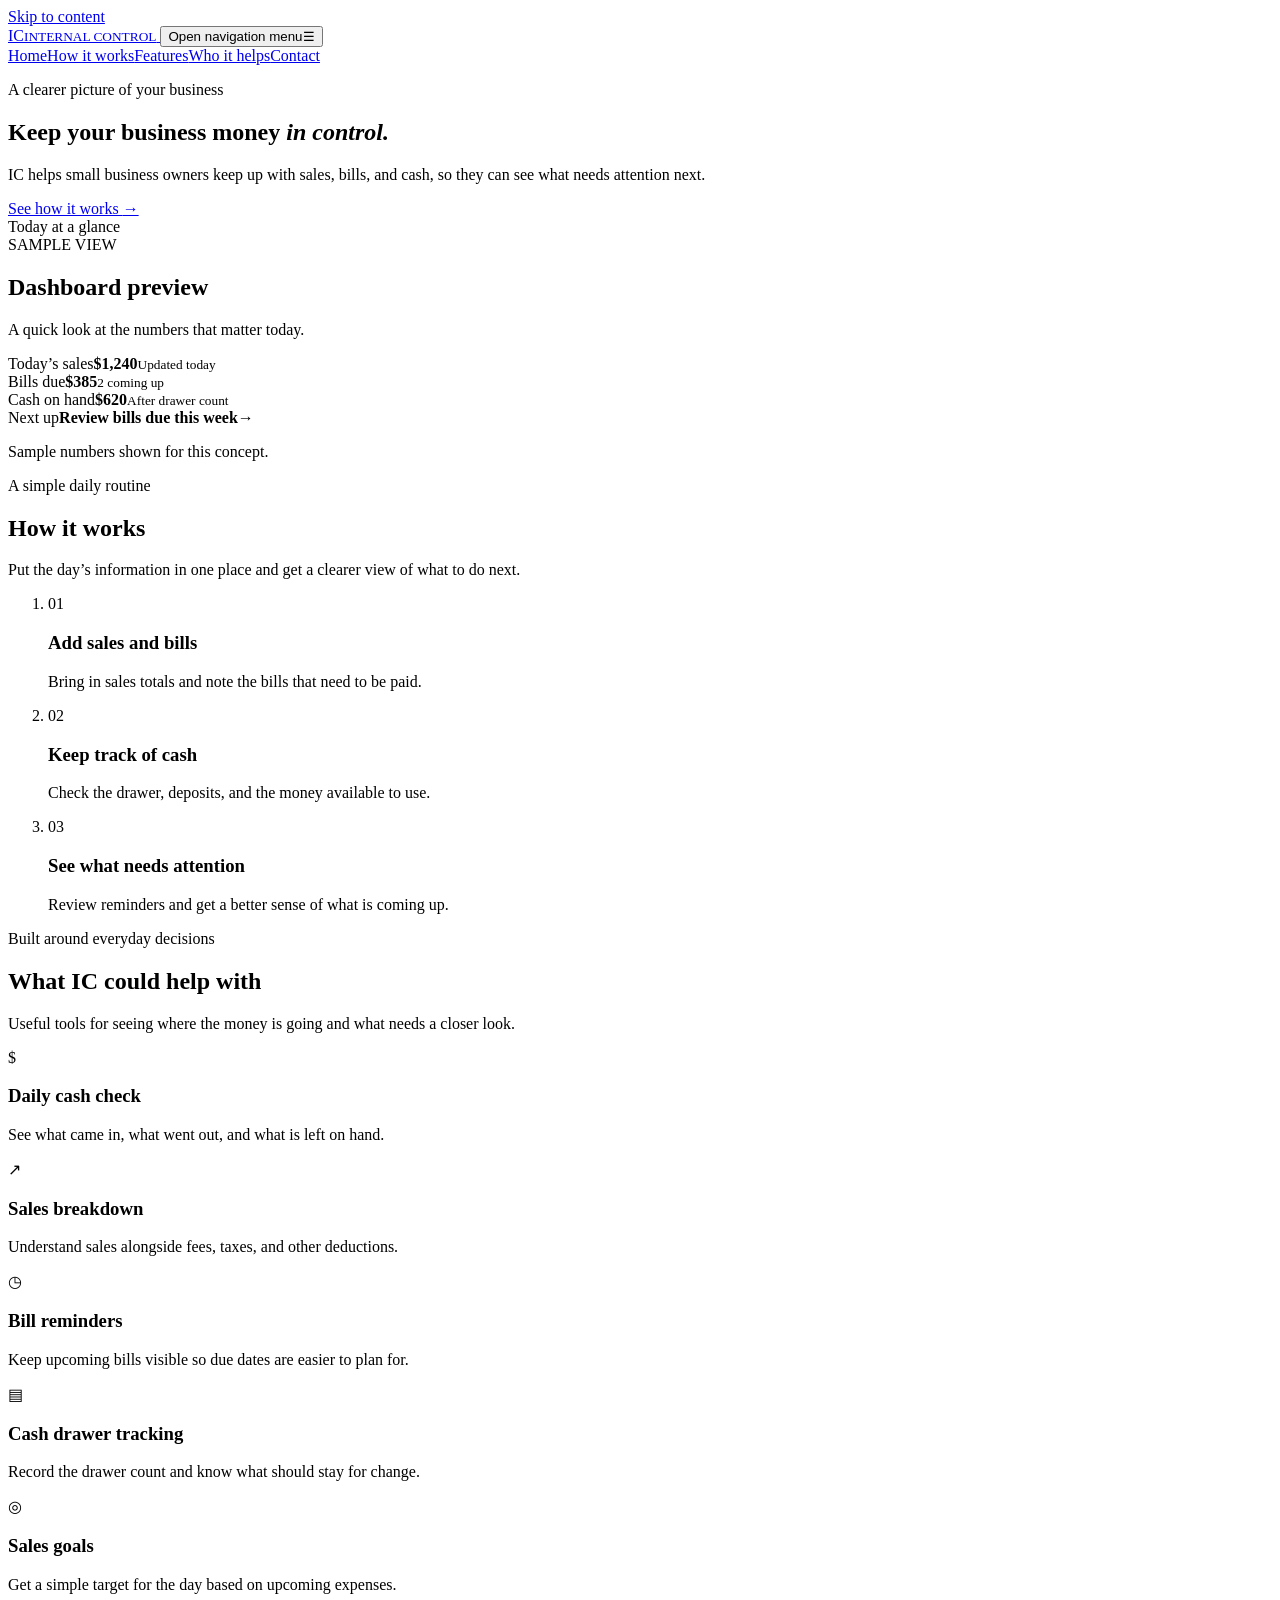
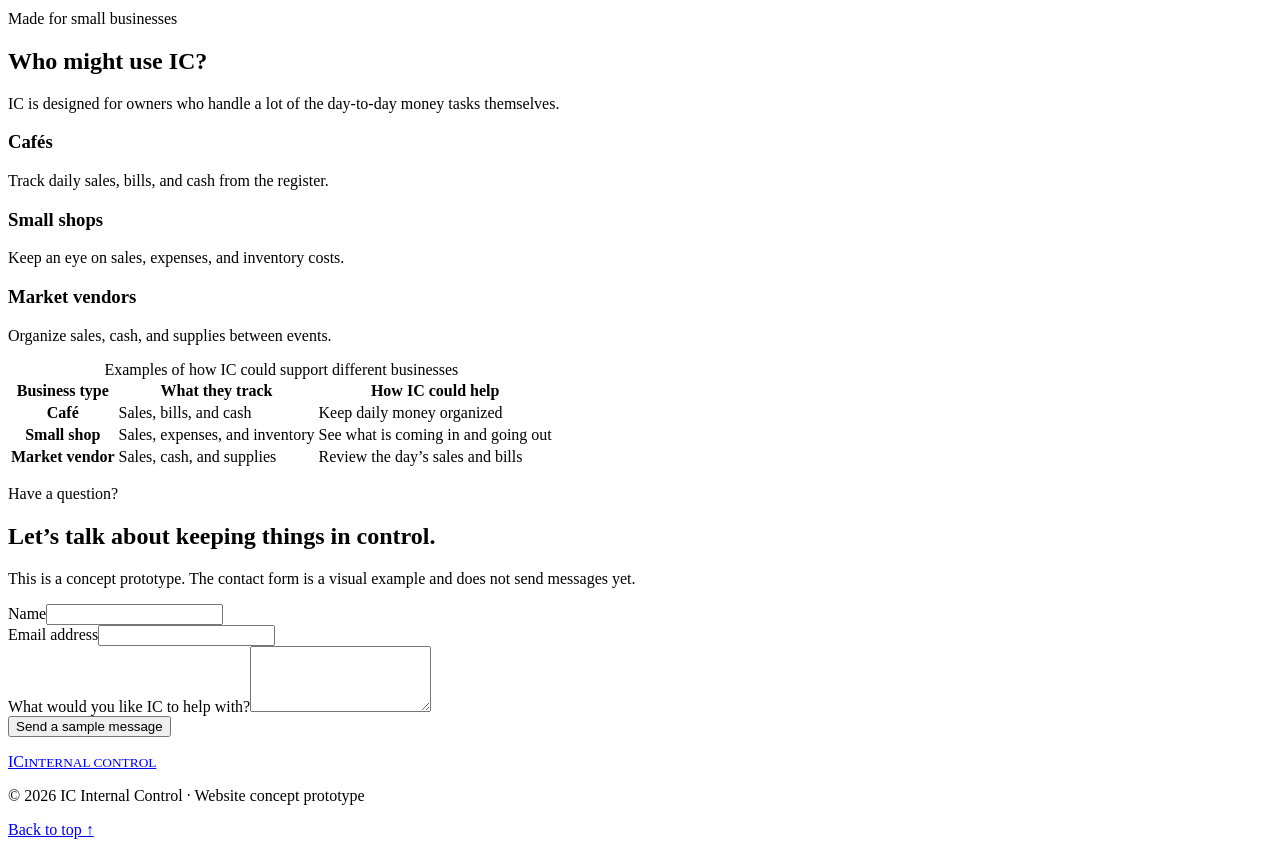
==== index.html @ fc02cbf9 "Create index.html" ====
<!doctype html>
<html lang="en">
<head>
  <meta charset="utf-8">
  <meta name="viewport" content="width=device-width, initial-scale=1">
  <meta name="description" content="Internal Control helps small businesses keep track of sales, bills, cash, and daily money decisions.">
  <title>IC | Internal Control</title>
  <link rel="stylesheet" href="styles.css">
  <script src="script.js" defer></script>
</head>
<body>
  <a class="skip-link" href="#main">Skip to content</a>
  <header class="site-header">
    <a class="brand" href="#home" aria-label="IC Internal Control home">
      <span class="brand-mark" aria-hidden="true"><span></span><span></span><span></span></span>
      <span class="brand-name">IC<small>INTERNAL CONTROL</small></span>
    </a>
    <button class="menu-toggle" type="button" aria-expanded="false" aria-controls="site-nav"><span class="visually-hidden">Open navigation menu</span><span aria-hidden="true">☰</span></button>
    <nav id="site-nav" class="site-nav" aria-label="Main navigation">
      <a href="#home">Home</a><a href="#how-it-works">How it works</a><a href="#features">Features</a><a href="#who-it-helps">Who it helps</a><a href="#contact">Contact</a>
    </nav>
  </header>

  <main id="main">
    <section class="hero section-wrap" id="home" aria-labelledby="hero-title">
      <div class="hero-copy">
        <p class="eyebrow">A clearer picture of your business</p>
        <h1 id="hero-title">Keep your business money <em>in control.</em></h1>
        <p class="hero-intro">IC helps small business owners keep up with sales, bills, and cash, so they can see what needs attention next.</p>
        <a class="button button-primary" href="#how-it-works">See how it works <span aria-hidden="true">→</span></a>
      </div>
      <div class="dashboard" aria-label="Example dashboard preview">
        <div class="dashboard-top"><div><span class="status-dot"></span> Today at a glance</div><span class="date-label">SAMPLE VIEW</span></div>
        <h2>Dashboard preview</h2>
        <p class="dashboard-note">A quick look at the numbers that matter today.</p>
        <div class="metric-grid">
          <div class="metric"><span>Today’s sales</span><strong>$1,240</strong><small>Updated today</small></div>
          <div class="metric"><span>Bills due</span><strong>$385</strong><small>2 coming up</small></div>
          <div class="metric"><span>Cash on hand</span><strong>$620</strong><small>After drawer count</small></div>
        </div>
        <div class="dashboard-footer"><span>Next up</span><strong>Review bills due this week</strong><span class="arrow-circle" aria-hidden="true">→</span></div>
        <p class="sample-note">Sample numbers shown for this concept.</p>
      </div>
    </section>

    <section class="section-wrap section-block" id="how-it-works" aria-labelledby="how-title">
      <div class="section-heading"><p class="eyebrow">A simple daily routine</p><h2 id="how-title">How it works</h2><p>Put the day’s information in one place and get a clearer view of what to do next.</p></div>
      <ol class="steps">
        <li><span class="step-number">01</span><h3>Add sales and bills</h3><p>Bring in sales totals and note the bills that need to be paid.</p></li>
        <li><span class="step-number">02</span><h3>Keep track of cash</h3><p>Check the drawer, deposits, and the money available to use.</p></li>
        <li><span class="step-number">03</span><h3>See what needs attention</h3><p>Review reminders and get a better sense of what is coming up.</p></li>
      </ol>
    </section>

    <section class="features-section" id="features" aria-labelledby="features-title">
      <div class="section-wrap section-block"><div class="section-heading"><p class="eyebrow">Built around everyday decisions</p><h2 id="features-title">What IC could help with</h2><p>Useful tools for seeing where the money is going and what needs a closer look.</p></div>
        <div class="feature-grid">
          <article class="feature-card"><span class="feature-icon" aria-hidden="true">$</span><h3>Daily cash check</h3><p>See what came in, what went out, and what is left on hand.</p></article>
          <article class="feature-card"><span class="feature-icon" aria-hidden="true">↗</span><h3>Sales breakdown</h3><p>Understand sales alongside fees, taxes, and other deductions.</p></article>
          <article class="feature-card"><span class="feature-icon" aria-hidden="true">◷</span><h3>Bill reminders</h3><p>Keep upcoming bills visible so due dates are easier to plan for.</p></article>
          <article class="feature-card"><span class="feature-icon" aria-hidden="true">▤</span><h3>Cash drawer tracking</h3><p>Record the drawer count and know what should stay for change.</p></article>
          <article class="feature-card"><span class="feature-icon" aria-hidden="true">◎</span><h3>Sales goals</h3><p>Get a simple target for the day based on upcoming expenses.</p></article>
        </div>
      </div>
    </section>

    <section class="section-wrap section-block" id="who-it-helps" aria-labelledby="audience-title">
      <div class="section-heading"><p class="eyebrow">Made for small businesses</p><h2 id="audience-title">Who might use IC?</h2><p>IC is designed for owners who handle a lot of the day-to-day money tasks themselves.</p></div>
      <div class="audience-grid">
        <article class="audience-card"><div class="photo-placeholder cafe" role="img" aria-label="Illustration placeholder for a café"></div><h3>Cafés</h3><p>Track daily sales, bills, and cash from the register.</p></article>
        <article class="audience-card"><div class="photo-placeholder shop" role="img" aria-label="Illustration placeholder for a small shop"></div><h3>Small shops</h3><p>Keep an eye on sales, expenses, and inventory costs.</p></article>
        <article class="audience-card"><div class="photo-placeholder market" role="img" aria-label="Illustration placeholder for a market vendor"></div><h3>Market vendors</h3><p>Organize sales, cash, and supplies between events.</p></article>
      </div>
      <div class="table-wrap"><table><caption>Examples of how IC could support different businesses</caption><thead><tr><th scope="col">Business type</th><th scope="col">What they track</th><th scope="col">How IC could help</th></tr></thead><tbody>
        <tr><th scope="row">Café</th><td>Sales, bills, and cash</td><td>Keep daily money organized</td></tr>
        <tr><th scope="row">Small shop</th><td>Sales, expenses, and inventory</td><td>See what is coming in and going out</td></tr>
        <tr><th scope="row">Market vendor</th><td>Sales, cash, and supplies</td><td>Review the day’s sales and bills</td></tr>
      </tbody></table></div>
    </section>

    <section class="contact-section" id="contact" aria-labelledby="contact-title">
      <div class="section-wrap contact-layout"><div><p class="eyebrow">Have a question?</p><h2 id="contact-title">Let’s talk about keeping things in control.</h2><p>This is a concept prototype. The contact form is a visual example and does not send messages yet.</p></div>
        <form id="contact-form" class="contact-form">
          <div class="form-field"><label for="name">Name</label><input id="name" name="name" type="text" autocomplete="name" required></div>
          <div class="form-field"><label for="email">Email address</label><input id="email" name="email" type="email" autocomplete="email" required></div>
          <div class="form-field"><label for="message">What would you like IC to help with?</label><textarea id="message" name="message" rows="4" required></textarea></div>
          <button class="button button-primary" type="submit">Send a sample message</button>
          <p id="form-status" class="form-status" role="status" aria-live="polite"></p>
        </form>
      </div>
    </section>
  </main>

  <footer class="site-footer"><a class="brand brand-footer" href="#home" aria-label="IC Internal Control home"><span class="brand-mark" aria-hidden="true"><span></span><span></span><span></span></span><span class="brand-name">IC<small>INTERNAL CONTROL</small></span></a><p>© <span id="year">2026</span> IC Internal Control · Website concept prototype</p><a href="#home">Back to top ↑</a></footer>
</body>
</html>
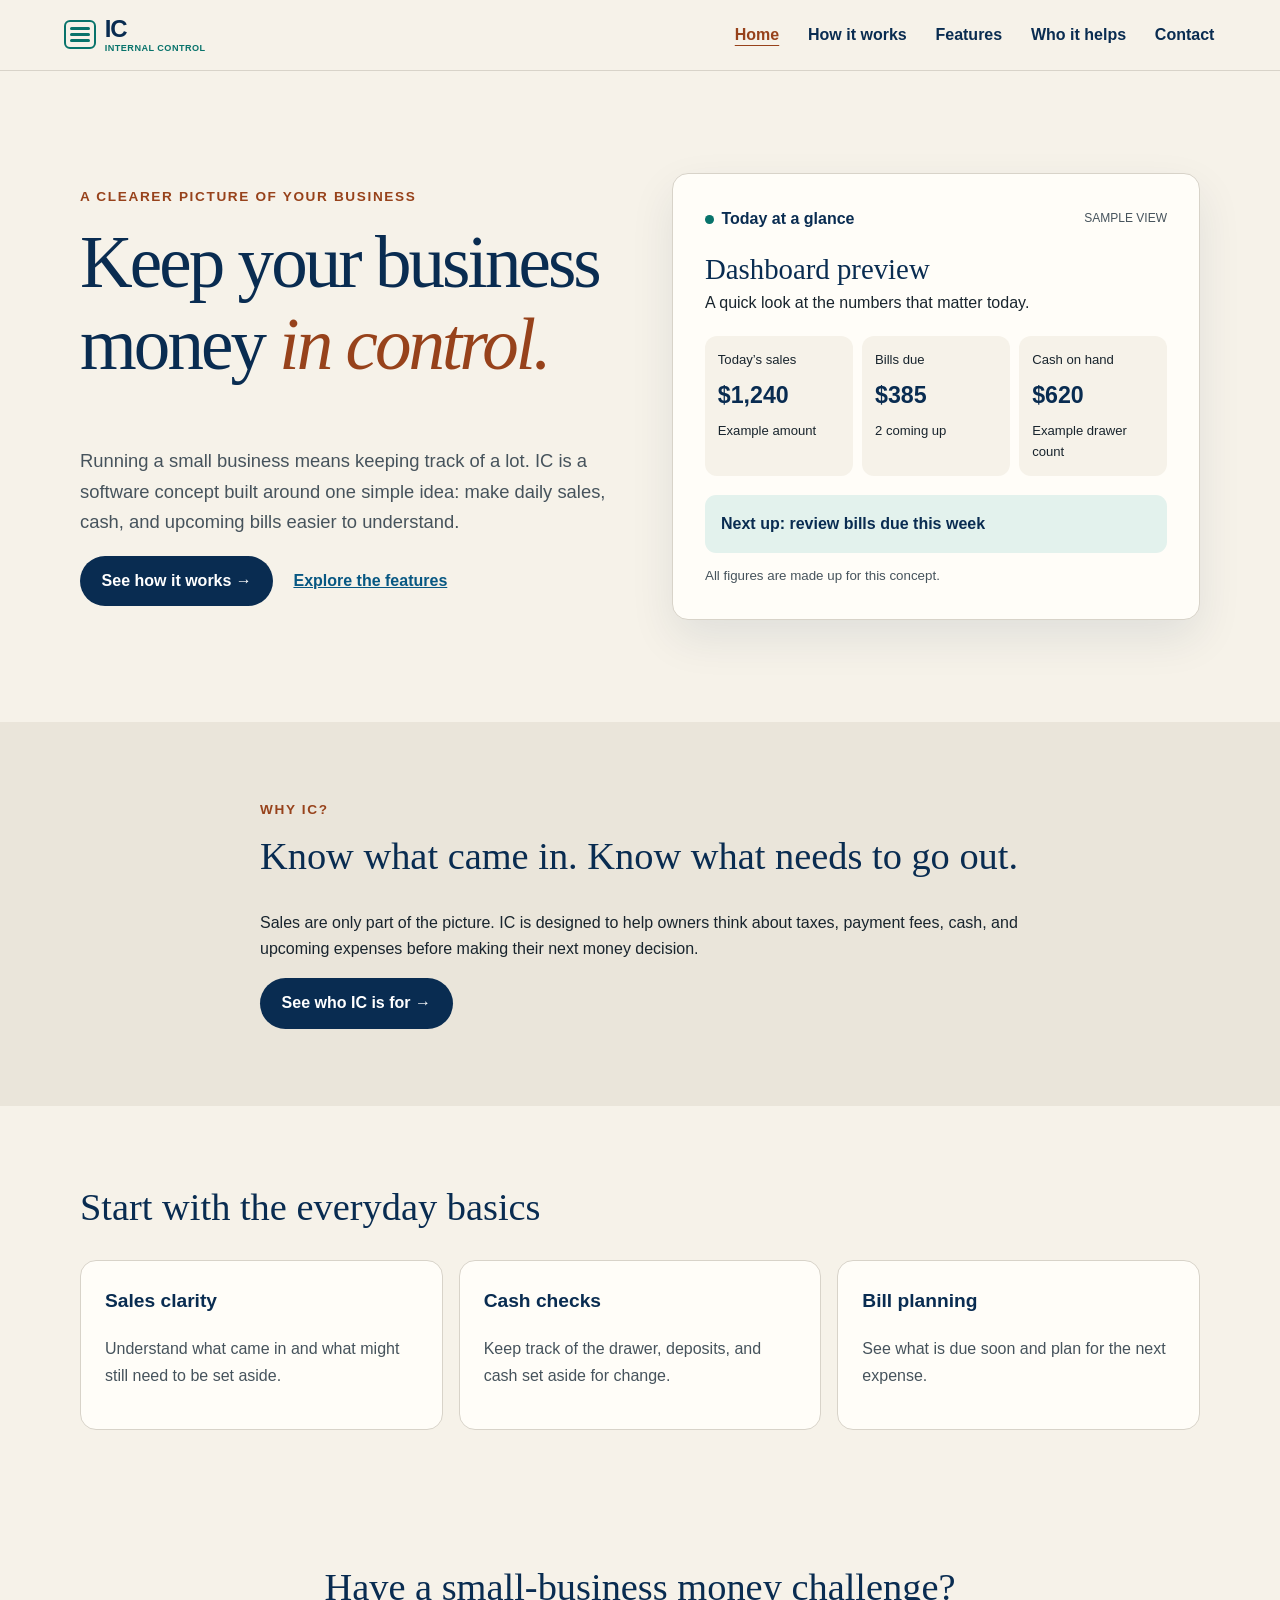
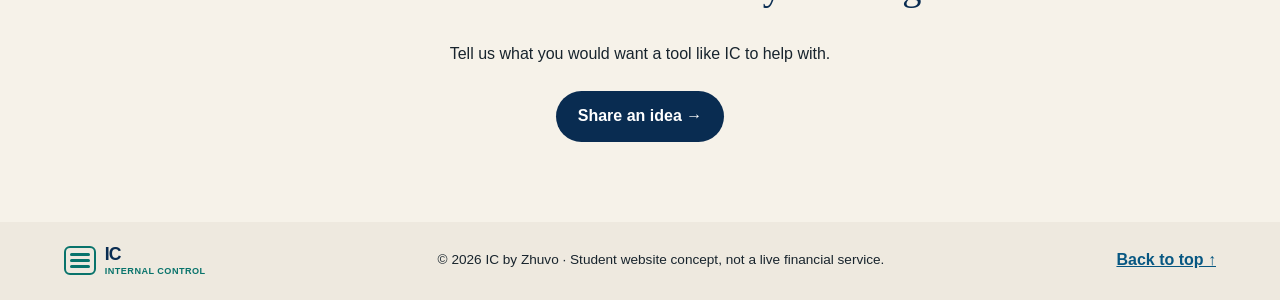
==== commit 5577c623: "Publish IC by Zhuvo Module 5 website" ====
--- a/index.html
+++ b/index.html
@@ -1,96 +1 @@
-<!doctype html>
-<html lang="en">
-<head>
-  <meta charset="utf-8">
-  <meta name="viewport" content="width=device-width, initial-scale=1">
-  <meta name="description" content="Internal Control helps small businesses keep track of sales, bills, cash, and daily money decisions.">
-  <title>IC | Internal Control</title>
-  <link rel="stylesheet" href="styles.css">
-  <script src="script.js" defer></script>
-</head>
-<body>
-  <a class="skip-link" href="#main">Skip to content</a>
-  <header class="site-header">
-    <a class="brand" href="#home" aria-label="IC Internal Control home">
-      <span class="brand-mark" aria-hidden="true"><span></span><span></span><span></span></span>
-      <span class="brand-name">IC<small>INTERNAL CONTROL</small></span>
-    </a>
-    <button class="menu-toggle" type="button" aria-expanded="false" aria-controls="site-nav"><span class="visually-hidden">Open navigation menu</span><span aria-hidden="true">☰</span></button>
-    <nav id="site-nav" class="site-nav" aria-label="Main navigation">
-      <a href="#home">Home</a><a href="#how-it-works">How it works</a><a href="#features">Features</a><a href="#who-it-helps">Who it helps</a><a href="#contact">Contact</a>
-    </nav>
-  </header>
-
-  <main id="main">
-    <section class="hero section-wrap" id="home" aria-labelledby="hero-title">
-      <div class="hero-copy">
-        <p class="eyebrow">A clearer picture of your business</p>
-        <h1 id="hero-title">Keep your business money <em>in control.</em></h1>
-        <p class="hero-intro">IC helps small business owners keep up with sales, bills, and cash, so they can see what needs attention next.</p>
-        <a class="button button-primary" href="#how-it-works">See how it works <span aria-hidden="true">→</span></a>
-      </div>
-      <div class="dashboard" aria-label="Example dashboard preview">
-        <div class="dashboard-top"><div><span class="status-dot"></span> Today at a glance</div><span class="date-label">SAMPLE VIEW</span></div>
-        <h2>Dashboard preview</h2>
-        <p class="dashboard-note">A quick look at the numbers that matter today.</p>
-        <div class="metric-grid">
-          <div class="metric"><span>Today’s sales</span><strong>$1,240</strong><small>Updated today</small></div>
-          <div class="metric"><span>Bills due</span><strong>$385</strong><small>2 coming up</small></div>
-          <div class="metric"><span>Cash on hand</span><strong>$620</strong><small>After drawer count</small></div>
-        </div>
-        <div class="dashboard-footer"><span>Next up</span><strong>Review bills due this week</strong><span class="arrow-circle" aria-hidden="true">→</span></div>
-        <p class="sample-note">Sample numbers shown for this concept.</p>
-      </div>
-    </section>
-
-    <section class="section-wrap section-block" id="how-it-works" aria-labelledby="how-title">
-      <div class="section-heading"><p class="eyebrow">A simple daily routine</p><h2 id="how-title">How it works</h2><p>Put the day’s information in one place and get a clearer view of what to do next.</p></div>
-      <ol class="steps">
-        <li><span class="step-number">01</span><h3>Add sales and bills</h3><p>Bring in sales totals and note the bills that need to be paid.</p></li>
-        <li><span class="step-number">02</span><h3>Keep track of cash</h3><p>Check the drawer, deposits, and the money available to use.</p></li>
-        <li><span class="step-number">03</span><h3>See what needs attention</h3><p>Review reminders and get a better sense of what is coming up.</p></li>
-      </ol>
-    </section>
-
-    <section class="features-section" id="features" aria-labelledby="features-title">
-      <div class="section-wrap section-block"><div class="section-heading"><p class="eyebrow">Built around everyday decisions</p><h2 id="features-title">What IC could help with</h2><p>Useful tools for seeing where the money is going and what needs a closer look.</p></div>
-        <div class="feature-grid">
-          <article class="feature-card"><span class="feature-icon" aria-hidden="true">$</span><h3>Daily cash check</h3><p>See what came in, what went out, and what is left on hand.</p></article>
-          <article class="feature-card"><span class="feature-icon" aria-hidden="true">↗</span><h3>Sales breakdown</h3><p>Understand sales alongside fees, taxes, and other deductions.</p></article>
-          <article class="feature-card"><span class="feature-icon" aria-hidden="true">◷</span><h3>Bill reminders</h3><p>Keep upcoming bills visible so due dates are easier to plan for.</p></article>
-          <article class="feature-card"><span class="feature-icon" aria-hidden="true">▤</span><h3>Cash drawer tracking</h3><p>Record the drawer count and know what should stay for change.</p></article>
-          <article class="feature-card"><span class="feature-icon" aria-hidden="true">◎</span><h3>Sales goals</h3><p>Get a simple target for the day based on upcoming expenses.</p></article>
-        </div>
-      </div>
-    </section>
-
-    <section class="section-wrap section-block" id="who-it-helps" aria-labelledby="audience-title">
-      <div class="section-heading"><p class="eyebrow">Made for small businesses</p><h2 id="audience-title">Who might use IC?</h2><p>IC is designed for owners who handle a lot of the day-to-day money tasks themselves.</p></div>
-      <div class="audience-grid">
-        <article class="audience-card"><div class="photo-placeholder cafe" role="img" aria-label="Illustration placeholder for a café"></div><h3>Cafés</h3><p>Track daily sales, bills, and cash from the register.</p></article>
-        <article class="audience-card"><div class="photo-placeholder shop" role="img" aria-label="Illustration placeholder for a small shop"></div><h3>Small shops</h3><p>Keep an eye on sales, expenses, and inventory costs.</p></article>
-        <article class="audience-card"><div class="photo-placeholder market" role="img" aria-label="Illustration placeholder for a market vendor"></div><h3>Market vendors</h3><p>Organize sales, cash, and supplies between events.</p></article>
-      </div>
-      <div class="table-wrap"><table><caption>Examples of how IC could support different businesses</caption><thead><tr><th scope="col">Business type</th><th scope="col">What they track</th><th scope="col">How IC could help</th></tr></thead><tbody>
-        <tr><th scope="row">Café</th><td>Sales, bills, and cash</td><td>Keep daily money organized</td></tr>
-        <tr><th scope="row">Small shop</th><td>Sales, expenses, and inventory</td><td>See what is coming in and going out</td></tr>
-        <tr><th scope="row">Market vendor</th><td>Sales, cash, and supplies</td><td>Review the day’s sales and bills</td></tr>
-      </tbody></table></div>
-    </section>
-
-    <section class="contact-section" id="contact" aria-labelledby="contact-title">
-      <div class="section-wrap contact-layout"><div><p class="eyebrow">Have a question?</p><h2 id="contact-title">Let’s talk about keeping things in control.</h2><p>This is a concept prototype. The contact form is a visual example and does not send messages yet.</p></div>
-        <form id="contact-form" class="contact-form">
-          <div class="form-field"><label for="name">Name</label><input id="name" name="name" type="text" autocomplete="name" required></div>
-          <div class="form-field"><label for="email">Email address</label><input id="email" name="email" type="email" autocomplete="email" required></div>
-          <div class="form-field"><label for="message">What would you like IC to help with?</label><textarea id="message" name="message" rows="4" required></textarea></div>
-          <button class="button button-primary" type="submit">Send a sample message</button>
-          <p id="form-status" class="form-status" role="status" aria-live="polite"></p>
-        </form>
-      </div>
-    </section>
-  </main>
-
-  <footer class="site-footer"><a class="brand brand-footer" href="#home" aria-label="IC Internal Control home"><span class="brand-mark" aria-hidden="true"><span></span><span></span><span></span></span><span class="brand-name">IC<small>INTERNAL CONTROL</small></span></a><p>© <span id="year">2026</span> IC Internal Control · Website concept prototype</p><a href="#home">Back to top ↑</a></footer>
-</body>
-</html>
+<!doctype html><html lang="en"><head><meta charset="utf-8"><meta name="viewport" content="width=device-width, initial-scale=1"><meta name="theme-color" content="#092c51"><title>Small Business Cash Flow &amp; Daily Money Clarity | IC by Zhuvo</title><meta name="description" content="Explore IC by Zhuvo, a concept for helping small businesses organize sales, daily cash, and upcoming bills."><link rel="stylesheet" href="styles.css"><script src="script.js" defer></script></head><body><a class="skip-link" href="#main">Skip to content</a><header class="site-header"><a class="brand" href="index.html" aria-label="IC Internal Control home"><span class="brand-mark" aria-hidden="true"><span></span><span></span><span></span></span><span class="brand-name">IC<small>INTERNAL CONTROL</small></span></a><button class="menu-toggle" type="button" aria-expanded="false" aria-controls="site-nav" aria-label="Open navigation menu"><span aria-hidden="true">☰</span></button><nav id="site-nav" class="site-nav" aria-label="Main navigation"><a href="index.html" aria-current="page">Home</a><a href="how-it-works.html">How it works</a><a href="features.html">Features</a><a href="who-it-helps.html">Who it helps</a><a href="contact.html">Contact</a></nav></header><main id="main"><section class="hero section-wrap"><div class="hero-copy"><p class="eyebrow">A clearer picture of your business</p><h1>Keep your business money <em>in control.</em></h1><p class="lead">Running a small business means keeping track of a lot. IC is a software concept built around one simple idea: make daily sales, cash, and upcoming bills easier to understand.</p><div class="actions"><a class="button button-primary" href="how-it-works.html">See how it works →</a><a class="text-link" href="features.html">Explore the features</a></div></div><div class="dashboard" aria-label="Illustrative IC dashboard with sample numbers"><div class="dashboard-top"><strong><span class="status-dot"></span> Today at a glance</strong><span class="tag">SAMPLE VIEW</span></div><h2>Dashboard preview</h2><p>A quick look at the numbers that matter today.</p><div class="metric-grid"><div class="metric"><span>Today’s sales</span><strong>$1,240</strong><small>Example amount</small></div><div class="metric"><span>Bills due</span><strong>$385</strong><small>2 coming up</small></div><div class="metric"><span>Cash on hand</span><strong>$620</strong><small>Example drawer count</small></div></div><div class="dashboard-footer">Next up: review bills due this week</div><small>All figures are made up for this concept.</small></div></section><section class="band"><div class="section-wrap intro"><p class="eyebrow">Why IC?</p><h2>Know what came in. Know what needs to go out.</h2><p>Sales are only part of the picture. IC is designed to help owners think about taxes, payment fees, cash, and upcoming expenses before making their next money decision.</p><a class="button button-primary" href="who-it-helps.html">See who IC is for →</a></div></section><section class="section-wrap section-block"><h2>Start with the everyday basics</h2><div class="card-grid"><article class="card"><h3>Sales clarity</h3><p>Understand what came in and what might still need to be set aside.</p></article><article class="card"><h3>Cash checks</h3><p>Keep track of the drawer, deposits, and cash set aside for change.</p></article><article class="card"><h3>Bill planning</h3><p>See what is due soon and plan for the next expense.</p></article></div></section><section class="section-wrap cta"><h2>Have a small-business money challenge?</h2><p>Tell us what you would want a tool like IC to help with.</p><a class="button button-primary" href="contact.html">Share an idea →</a></section></main><footer class="site-footer"><a class="brand" href="index.html" aria-label="Go to IC homepage"><span class="brand-mark" aria-hidden="true"><span></span><span></span><span></span></span><span class="brand-name">IC<small>INTERNAL CONTROL</small></span></a><p>© <span id="year">2026</span> IC by Zhuvo · Student website concept, not a live financial service.</p><a href="#main">Back to top ↑</a></footer></body></html>
--- a/styles.css
+++ b/styles.css
@@ -0,0 +1 @@
+:root{--cream:#f6f2e9;--paper:#fffdf8;--navy:#092c51;--blue:#075782;--teal:#08736b;--rust:#97421b;--ink:#18242d;--muted:#46535c;--line:#d8d3c9;font-family:Arial,Helvetica,sans-serif;scroll-behavior:smooth}*{box-sizing:border-box}body{margin:0;color:var(--ink);background:var(--cream);line-height:1.65;font-size:16px}a{color:var(--blue)}a:focus-visible,button:focus-visible,input:focus-visible,textarea:focus-visible,select:focus-visible{outline:3px solid var(--teal);outline-offset:3px}.skip-link{position:absolute;top:-6rem;left:1rem;z-index:30;padding:.8rem 1rem;background:var(--navy);color:white}.skip-link:focus{top:1rem}.site-header{position:sticky;top:0;z-index:20;display:flex;align-items:center;justify-content:space-between;gap:2rem;padding:1rem max(5vw,1.2rem);background:#f6f2e9f5;border-bottom:1px solid var(--line)}.brand{display:flex;align-items:center;gap:.55rem;text-decoration:none;color:var(--navy)}.brand-mark{display:flex;flex-direction:column;justify-content:center;gap:3px;width:2rem;height:1.8rem;padding:.25rem;border:2px solid var(--teal);border-radius:6px}.brand-mark span{height:3px;background:var(--teal);border-radius:2px}.brand-name{font-size:1.5rem;font-weight:800;line-height:1;letter-spacing:-.05em}.brand-name small{display:block;margin-top:.2rem;color:var(--teal);font-size:.57rem;letter-spacing:.05em}.site-nav{display:flex;align-items:center;gap:clamp(.8rem,2vw,1.8rem)}.site-nav a{padding:.35rem .1rem;color:var(--navy);font-weight:700;text-decoration:none}.site-nav a:hover,.site-nav a[aria-current=page]{color:var(--rust);text-decoration:underline;text-underline-offset:5px}.menu-toggle{display:none;min-width:48px;min-height:48px;font-size:1.6rem;background:transparent;border:0;color:var(--navy);cursor:pointer}.section-wrap{width:min(1120px,90%);margin:auto}.hero{display:grid;grid-template-columns:1fr 1fr;align-items:center;gap:clamp(2rem,5vw,5rem);padding-block:clamp(4rem,8vw,7rem)}.page-hero{padding-block:clamp(3.8rem,7vw,6rem) 2rem;max-width:1000px}.eyebrow{color:var(--rust);font-size:.85rem;font-weight:800;letter-spacing:.12em;text-transform:uppercase}h1,h2,h3,p{margin-top:0}h1,h2{color:var(--navy);font-family:Georgia,'Times New Roman',serif;font-weight:500;line-height:1.12}h1{font-size:clamp(2.8rem,5.7vw,5.4rem);letter-spacing:-.04em}h1 em{color:var(--rust);font-weight:400}h2{font-size:clamp(1.9rem,3vw,2.65rem)}h3{color:var(--navy);font-size:1.2rem}.lead{font-size:1.15rem;max-width:42rem;color:var(--muted)}.actions{display:flex;align-items:center;flex-wrap:wrap;gap:1.25rem}.button{display:inline-flex;align-items:center;justify-content:center;min-height:48px;padding:.75rem 1.35rem;border:0;border-radius:99px;font-size:1rem;font-weight:700;text-decoration:none;cursor:pointer}.button-primary{background:var(--navy);color:#fff}.button-primary:hover{background:var(--blue)}.text-link{font-weight:700}.dashboard,.card,.audience-card,.info-note,.contact-form{background:var(--paper);border:1px solid var(--line);border-radius:1rem}.dashboard{padding:clamp(1.1rem,3vw,2rem);box-shadow:0 18px 45px #092c5117}.dashboard h2{margin:1.3rem 0 .3rem;font-size:1.8rem}.dashboard-top{display:flex;justify-content:space-between;gap:1rem;align-items:center;color:var(--navy)}.status-dot{display:inline-block;width:.55rem;height:.55rem;margin-right:.2rem;background:var(--teal);border-radius:50%}.tag{font-size:.75rem;color:var(--muted)}.metric-grid{display:grid;grid-template-columns:repeat(3,1fr);gap:.6rem;margin:1.2rem 0}.metric{display:flex;flex-direction:column;gap:.35rem;padding:.8rem;background:var(--cream);border-radius:.75rem}.metric span,.metric small{font-size:.82rem}.metric strong{font-size:clamp(1.1rem,2vw,1.45rem);color:var(--navy)}.dashboard-footer{padding:1rem;background:#e3f2ed;border-radius:.7rem;color:var(--navy);font-weight:700}.dashboard>small{display:block;margin-top:.7rem;color:var(--muted)}.section-block{padding-block:clamp(3.5rem,7vw,5rem)}.band{background:#eae5da;padding-block:clamp(3.2rem,6vw,5rem)}.intro{max-width:760px}.card-grid,.audience-grid{display:grid;grid-template-columns:repeat(3,1fr);gap:1rem}.card{padding:1.5rem}.card h2{font-family:Arial,Helvetica,sans-serif;font-size:1.2rem;font-weight:700}.card p,.audience-card p{color:var(--muted)}.feature-icon{display:grid;place-items:center;width:2.7rem;height:2.7rem;margin-bottom:1.2rem;background:var(--blue);color:#fff;border-radius:.65rem;font-weight:700}.steps{display:grid;grid-template-columns:repeat(3,1fr);gap:1rem;padding:0;list-style:none}.steps li{padding:1.5rem;background:var(--paper);border:1px solid var(--line);border-radius:1rem}.step-number{color:var(--rust);font-size:1.25rem}.steps h2{margin-top:1rem;font-size:1.5rem}.split{display:grid;grid-template-columns:1fr 1fr;gap:3rem;align-items:center}.info-note{padding:1.5rem}.info-note p{margin:.5rem 0 0}.illustration{width:100%;height:auto;border-radius:1rem}.audience-card{overflow:hidden}.audience-card img{display:block;width:100%;height:auto;aspect-ratio:8/5;object-fit:cover}.audience-card>div{padding:1.2rem}.audience-card h2{font-size:1.65rem}.table-wrap{overflow-x:auto;margin-top:2rem;background:var(--paper);border:1px solid var(--line);border-radius:.8rem}table{width:100%;border-collapse:collapse;text-align:left}caption{padding:1rem;text-align:left;font-weight:700;color:var(--navy)}td,th{padding:1rem;border-top:1px solid var(--line)}thead th{background:#e3f2ed;color:var(--navy)}.resource-links li{margin-block:.6rem}.external-note{font-size:.9rem}.cta{padding-block:3.5rem 5rem;text-align:center}.cta p{max-width:35rem;margin:0 auto 1.5rem}.contact-layout{display:grid;grid-template-columns:.8fr 1.2fr;gap:3rem}.contact-form{padding:clamp(1.2rem,3vw,2rem)}.form-field{margin-bottom:1.2rem}.form-field label{display:block;margin-bottom:.4rem;font-weight:700;color:var(--navy)}.form-field input,.form-field textarea,.form-field select{display:block;width:100%;min-height:46px;padding:.75rem;border:1px solid #87949a;border-radius:.5rem;font:inherit;color:var(--ink);background:#fff}.form-field small{color:var(--muted)}.contact-form button{width:100%}.form-status{font-weight:700;color:var(--navy);min-height:1.5rem;margin-top:.8rem}.site-footer{display:flex;align-items:center;justify-content:space-between;gap:1rem;padding:1.5rem 5%;background:#eee9df}.site-footer p{margin:0;text-align:center;font-size:.85rem}.site-footer a{font-weight:700}.site-footer .brand-name{font-size:1.1rem}@media(max-width:800px){.site-header{padding:.6rem 5%}.menu-toggle{display:block}.site-nav{display:none;position:absolute;top:100%;left:0;right:0;flex-direction:column;align-items:stretch;gap:0;padding:.5rem 5% 1rem;background:var(--cream);border-bottom:1px solid var(--line)}.site-nav.is-open{display:flex}.site-nav a{display:flex;align-items:center;min-height:48px}.hero,.split,.contact-layout{grid-template-columns:1fr}.card-grid,.audience-grid,.steps{grid-template-columns:1fr}.site-footer{flex-direction:column;text-align:center}}@media(max-width:440px){.metric-grid{grid-template-columns:1fr}.metric{gap:.1rem}.page-hero{padding-top:3rem}td,th{padding:.65rem;font-size:.9rem}}@media(prefers-reduced-motion:reduce){:root{scroll-behavior:auto}}
